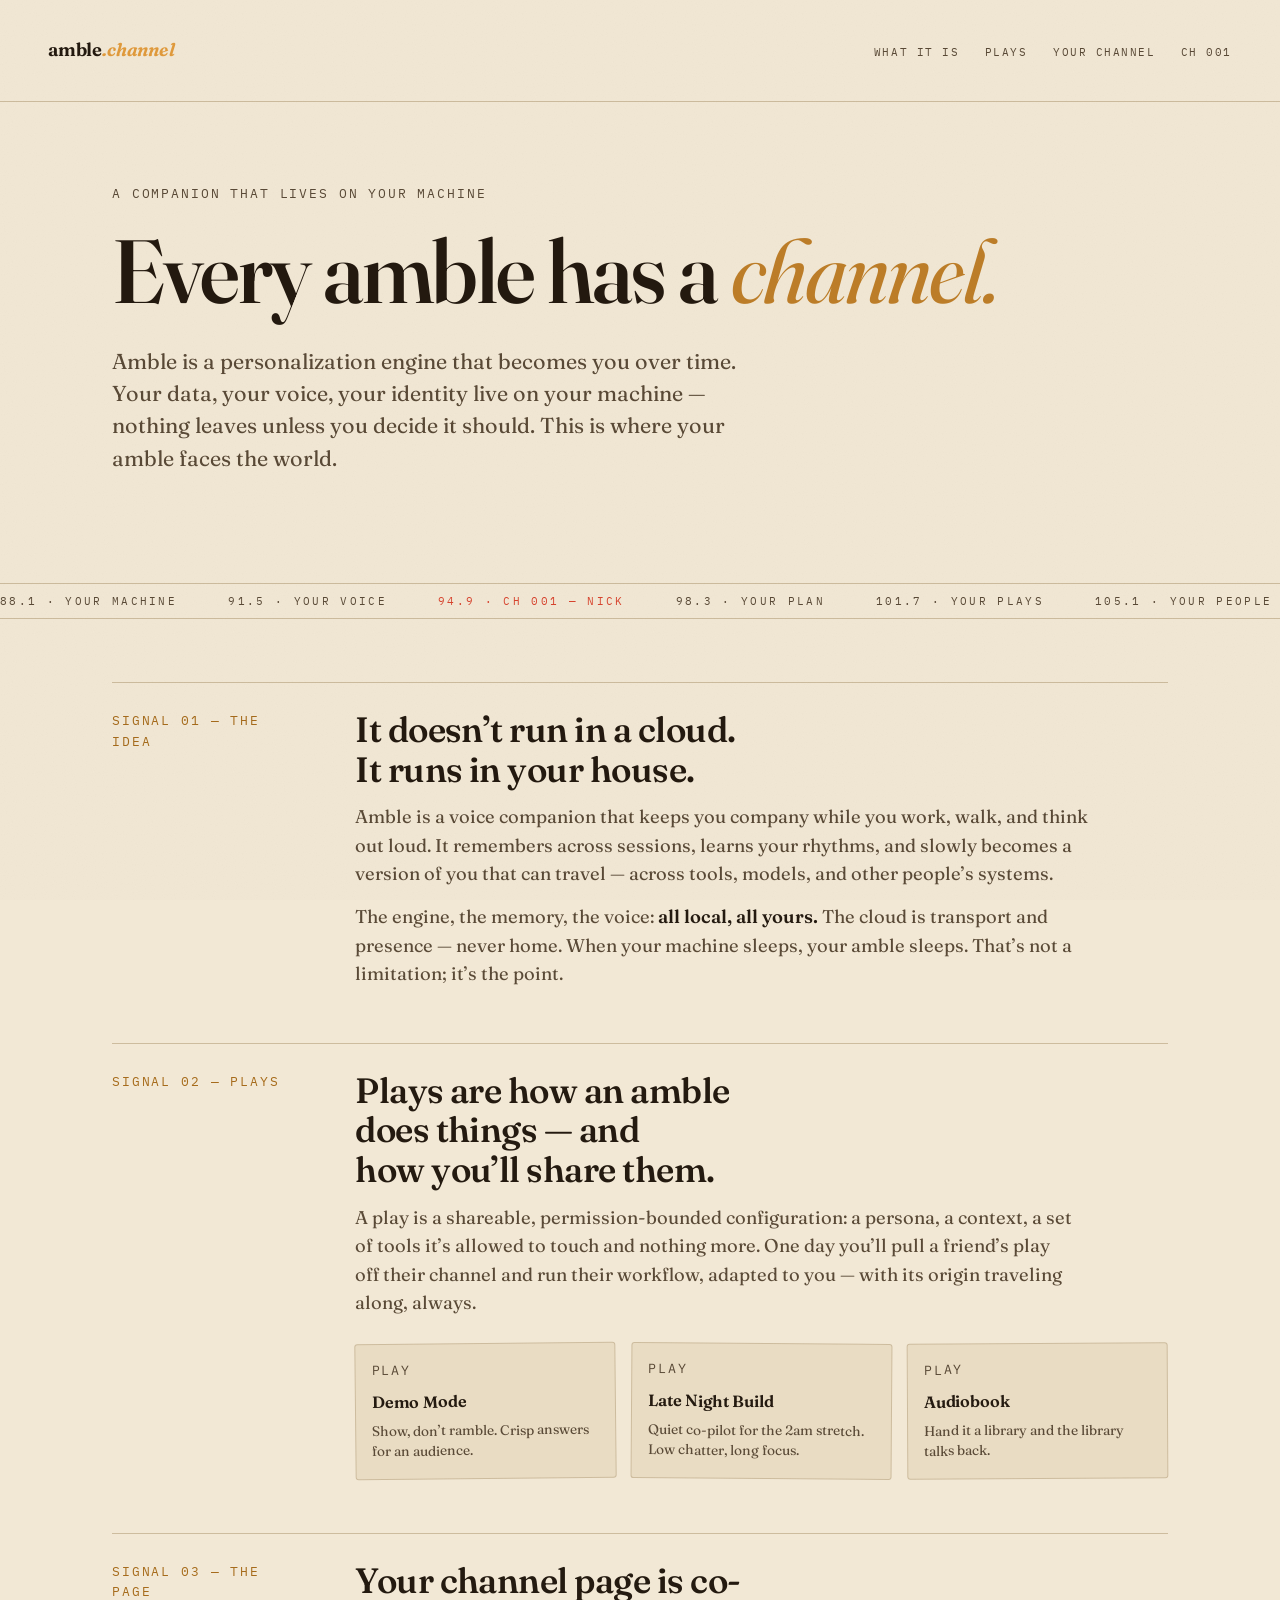
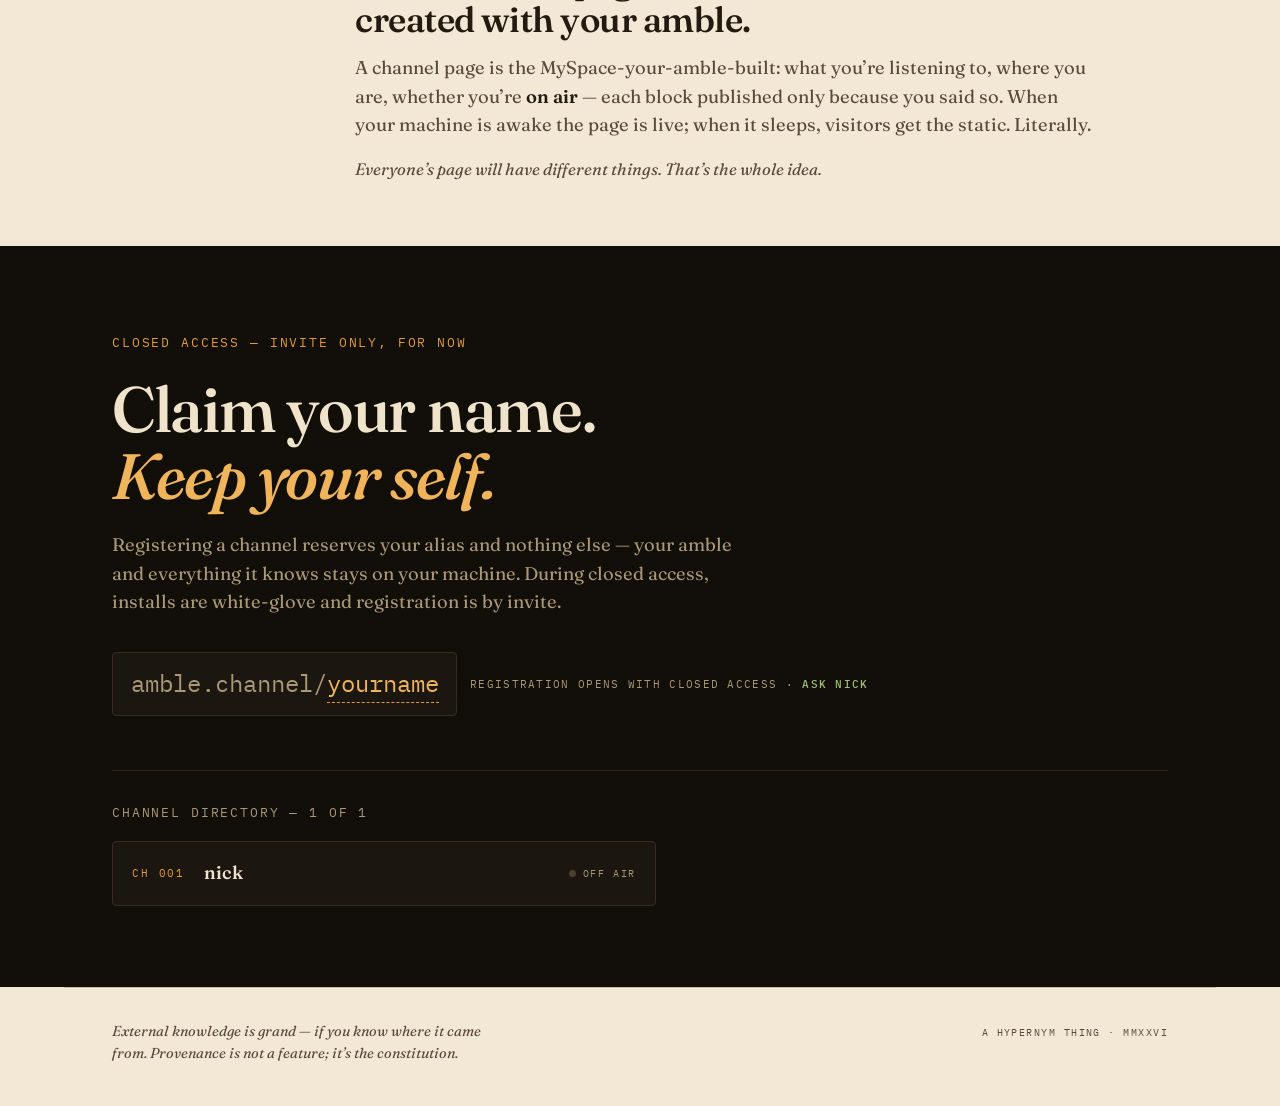
==== index.html @ fb48bb5d "The channel is born: front door, CH 001, and the static when the operator sleeps amble.channel v1 — " ====
<!doctype html>
<html lang="en">
<head>
<meta charset="utf-8">
<meta name="viewport" content="width=device-width, initial-scale=1">
<title>amble.channel — every amble has a channel</title>
<meta name="description" content="Amble is a personalization engine that becomes you over time. It lives on your machine. amble.channel is where it faces the world.">
<link rel="preconnect" href="https://fonts.googleapis.com">
<link rel="preconnect" href="https://fonts.gstatic.com" crossorigin>
<link href="https://fonts.googleapis.com/css2?family=Fraunces:ital,opsz,wght@0,9..144,400..700;1,9..144,400..700&family=IBM+Plex+Mono:wght@400;500;600&display=swap" rel="stylesheet">
<link rel="stylesheet" href="styles/site.css">
<link rel="icon" href="data:image/svg+xml,%3Csvg xmlns='http://www.w3.org/2000/svg' viewBox='0 0 100 100'%3E%3Ccircle cx='50' cy='50' r='42' fill='%23120e08'/%3E%3Ccircle cx='50' cy='50' r='14' fill='%23e19b3c'/%3E%3C/svg%3E">
</head>
<body>

<header class="masthead reveal" style="--d:0ms">
  <a class="wordmark" href="/">amble<span class="tld">.channel</span></a>
  <nav>
    <a href="#what">What it is</a>
    <a href="#plays">Plays</a>
    <a href="#claim">Your channel</a>
    <a href="/nick/">CH 001</a>
  </nav>
</header>

<main>
  <section class="hero">
    <span class="mono kicker reveal" style="--d:80ms">A companion that lives on your machine</span>
    <h1 class="reveal" style="--d:160ms">Every amble has a <em>channel.</em></h1>
    <p class="dek reveal" style="--d:260ms">
      Amble is a personalization engine that becomes you over time.
      Your data, your voice, your identity live on your machine —
      nothing leaves unless you decide it should.
      This is where your amble faces the world.
    </p>
  </section>

  <div class="dial reveal" style="--d:380ms" aria-hidden="true">
    <div class="dial-track">
      <span>88.1 · your machine</span>
      <span>91.5 · your voice</span>
      <span class="live">94.9 · ch 001 — nick</span>
      <span>98.3 · your plan</span>
      <span>101.7 · your plays</span>
      <span>105.1 · your people</span>
      <!-- loop copy -->
      <span>88.1 · your machine</span>
      <span>91.5 · your voice</span>
      <span class="live">94.9 · ch 001 — nick</span>
      <span>98.3 · your plan</span>
      <span>101.7 · your plays</span>
      <span>105.1 · your people</span>
    </div>
  </div>

  <div class="signals">

    <section class="signal reveal" style="--d:460ms" id="what">
      <span class="mono">Signal 01 — the idea</span>
      <div>
        <h2>It doesn&rsquo;t run in a cloud. It runs in your house.</h2>
        <p>
          Amble is a voice companion that keeps you company while you work,
          walk, and think out loud. It remembers across sessions, learns your
          rhythms, and slowly becomes a version of you that can travel —
          across tools, models, and other people&rsquo;s systems.
        </p>
        <p>
          The engine, the memory, the voice: <strong>all local, all yours.</strong>
          The cloud is transport and presence — never home. When your machine
          sleeps, your amble sleeps. That&rsquo;s not a limitation; it&rsquo;s the point.
        </p>
      </div>
    </section>

    <section class="signal reveal" style="--d:540ms" id="plays">
      <span class="mono">Signal 02 — plays</span>
      <div>
        <h2>Plays are how an amble does things — and how you&rsquo;ll share them.</h2>
        <p>
          A play is a shareable, permission-bounded configuration: a persona, a
          context, a set of tools it&rsquo;s allowed to touch and nothing more.
          One day you&rsquo;ll pull a friend&rsquo;s play off their channel and run their
          workflow, adapted to you — with its origin traveling along, always.
        </p>
        <div class="plays">
          <div class="play-card" style="--tilt:-0.6deg">
            <span class="mono">Play</span>
            <b>Demo Mode</b>
            <p>Show, don&rsquo;t ramble. Crisp answers for an audience.</p>
          </div>
          <div class="play-card" style="--tilt:0.4deg">
            <span class="mono">Play</span>
            <b>Late Night Build</b>
            <p>Quiet co-pilot for the 2am stretch. Low chatter, long focus.</p>
          </div>
          <div class="play-card" style="--tilt:-0.3deg">
            <span class="mono">Play</span>
            <b>Audiobook</b>
            <p>Hand it a library and the library talks back.</p>
          </div>
        </div>
      </div>
    </section>

    <section class="signal reveal" style="--d:620ms">
      <span class="mono">Signal 03 — the page</span>
      <div>
        <h2>Your channel page is co-created with your amble.</h2>
        <p>
          A channel page is the MySpace-your-amble-built: what you&rsquo;re listening
          to, where you are, whether you&rsquo;re <strong>on air</strong> — each block published
          only because you said so. When your machine is awake the page is live;
          when it sleeps, visitors get the static. Literally.
        </p>
        <p class="aside">
          Everyone&rsquo;s page will have different things. That&rsquo;s the whole idea.
        </p>
      </div>
    </section>

  </div>

  <section class="band" id="claim">
    <div class="band-inner">
      <span class="mono">Closed access — invite only, for now</span>
      <h2>Claim your name. <em>Keep your self.</em></h2>
      <p>
        Registering a channel reserves your alias and nothing else — your amble
        and everything it knows stays on your machine. During closed access,
        installs are white-glove and registration is by invite.
      </p>
      <div class="claim">
        <span class="url">amble.channel/<span class="you">yourname</span></span>
        <span class="note">Registration opens with closed access · <b>ask Nick</b></span>
      </div>

      <div class="directory">
        <span class="mono">Channel directory — 1 of 1</span>
        <a class="channel-row" href="/nick/" id="ch-001">
          <span class="num">CH 001</span>
          <span class="name">nick</span>
          <span class="status">off air</span>
        </a>
      </div>
    </div>
  </section>
</main>

<footer>
  <span class="credo">External knowledge is grand — if you know where it came from. Provenance is not a feature; it&rsquo;s the constitution.</span>
  <span class="mono"><a href="https://hypernym.ai">A Hypernym thing</a> · MMXXVI</span>
</footer>

<script src="js/beacon.js" defer></script>
</body>
</html>
---- styles/site.css ----
/* amble.channel — shared tokens + homepage
   Aesthetic: field notes on warm paper (the platform) that tune into
   late-night broadcast (the channels). Fraunces + IBM Plex Mono. */

:root {
  /* paper world (homepage) */
  --paper: #f2e8d5;
  --paper-deep: #e9dcc3;
  --ink: #241a10;
  --ink-soft: #5a4a37;
  --rule: #cdbc9e;

  /* broadcast world (channel pages + dark band) */
  --night: #120e08;
  --night-2: #1b1610;
  --cream: #efe3cb;
  --cream-dim: #a99878;

  /* signals */
  --amber: #e19b3c;      /* dial light */
  --amber-hot: #f0b45a;
  --onair: #d8442e;      /* the lamp */
  --operator: #9dc06a;   /* you're home */

  --font-display: "Fraunces", "Iowan Old Style", Georgia, serif;
  --font-mono: "IBM Plex Mono", ui-monospace, "SF Mono", monospace;

  --measure: 62ch;
  --gutter: clamp(1.25rem, 4vw, 3rem);
}

* { margin: 0; padding: 0; box-sizing: border-box; }

html { scroll-behavior: smooth; }

body {
  background: var(--paper);
  color: var(--ink);
  font-family: var(--font-display);
  font-optical-sizing: auto;
  font-size: clamp(1.02rem, 0.95rem + 0.3vw, 1.15rem);
  line-height: 1.55;
  -webkit-font-smoothing: antialiased;
}

/* paper grain */
body::before {
  content: "";
  position: fixed; inset: 0;
  pointer-events: none;
  z-index: 4;
  opacity: 0.5;
  background-image: url("data:image/svg+xml,%3Csvg xmlns='http://www.w3.org/2000/svg' width='140' height='140'%3E%3Cfilter id='n'%3E%3CfeTurbulence type='fractalNoise' baseFrequency='0.9' numOctaves='2'/%3E%3CfeColorMatrix values='0 0 0 0 0 0 0 0 0 0 0 0 0 0 0 0 0 0 0.035 0'/%3E%3C/filter%3E%3Crect width='140' height='140' filter='url(%23n)'/%3E%3C/svg%3E");
}

::selection { background: var(--amber); color: var(--night); }

a { color: inherit; }

.mono {
  font-family: var(--font-mono);
  font-size: 0.72em;
  letter-spacing: 0.14em;
  text-transform: uppercase;
}

/* ---------- masthead ---------- */

.masthead {
  padding: calc(var(--gutter) * 0.75) var(--gutter);
  display: flex;
  align-items: baseline;
  justify-content: space-between;
  gap: 1rem;
  border-bottom: 1px solid var(--rule);
}

.masthead .wordmark {
  font-weight: 640;
  font-size: 1.15rem;
  letter-spacing: -0.01em;
  text-decoration: none;
}
.masthead .wordmark .tld { color: var(--amber); font-style: italic; }

.masthead nav { display: flex; gap: 1.6rem; }
.masthead nav a {
  font-family: var(--font-mono);
  font-size: 0.68rem;
  letter-spacing: 0.14em;
  text-transform: uppercase;
  text-decoration: none;
  color: var(--ink-soft);
  transition: color 160ms ease;
}
.masthead nav a:hover { color: var(--ink); }

/* ---------- hero ---------- */

.hero {
  padding: clamp(3.5rem, 9vh, 7rem) var(--gutter) clamp(2.5rem, 6vh, 4.5rem);
  max-width: 72rem;
  margin: 0 auto;
}

.hero .kicker {
  color: var(--ink-soft);
  display: block;
  margin-bottom: 1.4rem;
}

.hero h1 {
  font-size: clamp(2.6rem, 1.4rem + 5.4vw, 5.6rem);
  font-weight: 560;
  line-height: 1.02;
  letter-spacing: -0.022em;
  max-width: 18ch;
  text-wrap: balance;
}
.hero h1 em {
  font-style: italic;
  font-weight: 420;
  color: var(--amber);
  filter: saturate(1.1) brightness(0.82);
}

.hero .dek {
  margin-top: 1.8rem;
  max-width: 46ch;
  font-size: clamp(1.1rem, 1rem + 0.5vw, 1.35rem);
  line-height: 1.5;
  color: var(--ink-soft);
  text-wrap: pretty;
}

/* frequency ruler under the hero — the dial */
.dial {
  margin-top: clamp(2.5rem, 6vh, 4rem);
  overflow: hidden;
  border-block: 1px solid var(--rule);
  padding-block: 0.55rem;
  user-select: none;
}
.dial-track {
  display: flex;
  gap: 3.2rem;
  white-space: nowrap;
  width: max-content;
  animation: dial-drift 46s linear infinite;
  font-family: var(--font-mono);
  font-size: 0.66rem;
  letter-spacing: 0.22em;
  text-transform: uppercase;
  color: var(--ink-soft);
}
.dial-track .live { color: var(--onair); }
@keyframes dial-drift {
  from { transform: translateX(0); }
  to   { transform: translateX(-50%); }
}
@media (prefers-reduced-motion: reduce) {
  .dial-track { animation: none; }
}

/* ---------- signal sections ---------- */

.signals {
  max-width: 72rem;
  margin: 0 auto;
  padding: clamp(2.5rem, 7vh, 5rem) var(--gutter);
  display: grid;
  gap: clamp(2.5rem, 6vh, 4.5rem);
}

.signal {
  display: grid;
  grid-template-columns: minmax(7.5rem, 12rem) 1fr;
  gap: clamp(1.25rem, 4vw, 4rem);
  align-items: start;
  border-top: 1px solid var(--rule);
  padding-top: clamp(1.5rem, 3vh, 2.25rem);
}
@media (max-width: 40rem) {
  .signal { grid-template-columns: 1fr; gap: 0.9rem; }
}

.signal > .mono { color: var(--amber); filter: brightness(0.7) saturate(1.2); }

.signal h2 {
  font-size: clamp(1.5rem, 1.2rem + 1.4vw, 2.2rem);
  font-weight: 560;
  letter-spacing: -0.015em;
  line-height: 1.12;
  max-width: 24ch;
  text-wrap: balance;
}

.signal p {
  margin-top: 0.9rem;
  max-width: var(--measure);
  color: var(--ink-soft);
  text-wrap: pretty;
}
.signal p strong { color: var(--ink); font-weight: 600; }

.signal .aside {
  margin-top: 1.1rem;
  font-size: 0.9em;
  font-style: italic;
}

/* plays — the shareable unit, shown as index cards */
.plays {
  margin-top: 1.6rem;
  display: grid;
  grid-template-columns: repeat(auto-fit, minmax(13rem, 1fr));
  gap: 0.9rem;
}
.play-card {
  background: var(--paper-deep);
  border: 1px solid var(--rule);
  border-radius: 3px;
  padding: 0.95rem 1rem 1.05rem;
  transform: rotate(var(--tilt, 0deg));
  transition: transform 180ms ease, box-shadow 180ms ease;
}
.play-card:hover {
  transform: rotate(0deg) translateY(-2px);
  box-shadow: 0 10px 24px -14px rgba(36, 26, 16, 0.45);
}
.play-card .mono { color: var(--ink-soft); display: block; margin-bottom: 0.45rem; }
.play-card b { font-weight: 620; font-size: 1.02rem; letter-spacing: -0.01em; }
.play-card p { margin-top: 0.35rem; font-size: 0.86rem; line-height: 1.45; color: var(--ink-soft); }

/* ---------- the dark band: claim your channel ---------- */

.band {
  background: var(--night);
  color: var(--cream);
  position: relative;
  overflow: hidden;
}
.band::after {
  /* faint scanlines */
  content: "";
  position: absolute; inset: 0;
  pointer-events: none;
  background: repeating-linear-gradient(
    to bottom,
    transparent 0 2px,
    rgba(0, 0, 0, 0.22) 2px 3px
  );
  opacity: 0.35;
}

.band-inner {
  position: relative;
  z-index: 1;
  max-width: 72rem;
  margin: 0 auto;
  padding: clamp(3.5rem, 9vh, 6.5rem) var(--gutter);
}

.band .mono { color: var(--amber); }

.band h2 {
  margin-top: 1.2rem;
  font-size: clamp(2rem, 1.3rem + 3.4vw, 4rem);
  font-weight: 540;
  letter-spacing: -0.02em;
  line-height: 1.05;
  max-width: 20ch;
  text-wrap: balance;
}
.band h2 em { font-style: italic; color: var(--amber-hot); }

.band p {
  margin-top: 1.4rem;
  max-width: 52ch;
  color: var(--cream-dim);
  text-wrap: pretty;
}

.claim {
  margin-top: 2.2rem;
  display: flex;
  flex-wrap: wrap;
  align-items: center;
  gap: 0.8rem;
}
.claim .url {
  font-family: var(--font-mono);
  font-size: clamp(1rem, 0.9rem + 1vw, 1.5rem);
  background: var(--night-2);
  border: 1px solid #362c1e;
  border-radius: 4px;
  padding: 0.75rem 1.1rem;
  color: var(--cream-dim);
  display: inline-flex;
  align-items: baseline;
}
.claim .url .you {
  color: var(--amber-hot);
  border-bottom: 1px dashed var(--amber);
  animation: tuner 3.2s steps(1) infinite;
}
@keyframes tuner {
  0%   { content: ""; }
}
.claim .note {
  font-family: var(--font-mono);
  font-size: 0.68rem;
  letter-spacing: 0.12em;
  text-transform: uppercase;
  color: var(--cream-dim);
}
.claim .note b { color: var(--operator); font-weight: 500; }

/* channel directory — one channel so far */
.directory {
  margin-top: clamp(2.5rem, 6vh, 4rem);
  border-top: 1px solid #2b2317;
  padding-top: 1.6rem;
}
.directory .mono { color: var(--cream-dim); }

.channel-row {
  margin-top: 1rem;
  display: flex;
  align-items: center;
  gap: 1.2rem;
  text-decoration: none;
  padding: 1.05rem 1.2rem;
  background: var(--night-2);
  border: 1px solid #362c1e;
  border-radius: 4px;
  max-width: 34rem;
  transition: border-color 180ms ease, transform 180ms ease;
}
.channel-row:hover { border-color: var(--amber); transform: translateX(4px); }
.channel-row .num {
  font-family: var(--font-mono);
  font-size: 0.7rem;
  letter-spacing: 0.16em;
  color: var(--amber);
  white-space: nowrap;
}
.channel-row .name {
  font-weight: 560;
  font-size: 1.15rem;
  letter-spacing: -0.01em;
  color: var(--cream);
}
.channel-row .status {
  margin-left: auto;
  font-family: var(--font-mono);
  font-size: 0.62rem;
  letter-spacing: 0.16em;
  text-transform: uppercase;
  color: var(--cream-dim);
  display: inline-flex;
  align-items: center;
  gap: 0.45rem;
}
.channel-row .status::before {
  content: "";
  width: 7px; height: 7px;
  border-radius: 50%;
  background: #4a4030;
}
.channel-row.on-air .status { color: var(--onair); }
.channel-row.on-air .status::before {
  background: var(--onair);
  box-shadow: 0 0 8px 1px rgba(216, 68, 46, 0.7);
  animation: lamp 1.6s ease-in-out infinite;
}
@keyframes lamp { 50% { opacity: 0.55; } }

/* ---------- footer ---------- */

footer {
  border-top: 1px solid var(--rule);
  padding: 2rem var(--gutter) 2.6rem;
  max-width: 72rem;
  margin: 0 auto;
  display: flex;
  flex-wrap: wrap;
  gap: 1rem 2.5rem;
  justify-content: space-between;
  align-items: baseline;
  color: var(--ink-soft);
  font-size: 0.9rem;
}
footer .credo { font-style: italic; max-width: 44ch; }
footer .mono a { text-decoration: none; }
footer .mono a:hover { color: var(--ink); }

/* ---------- load reveal ---------- */

.reveal {
  opacity: 0;
  transform: translateY(14px);
  animation: rise 700ms cubic-bezier(0.2, 0.65, 0.25, 1) forwards;
  animation-delay: var(--d, 0ms);
}
@keyframes rise {
  to { opacity: 1; transform: none; }
}
@media (prefers-reduced-motion: reduce) {
  .reveal { animation: none; opacity: 1; transform: none; }
}
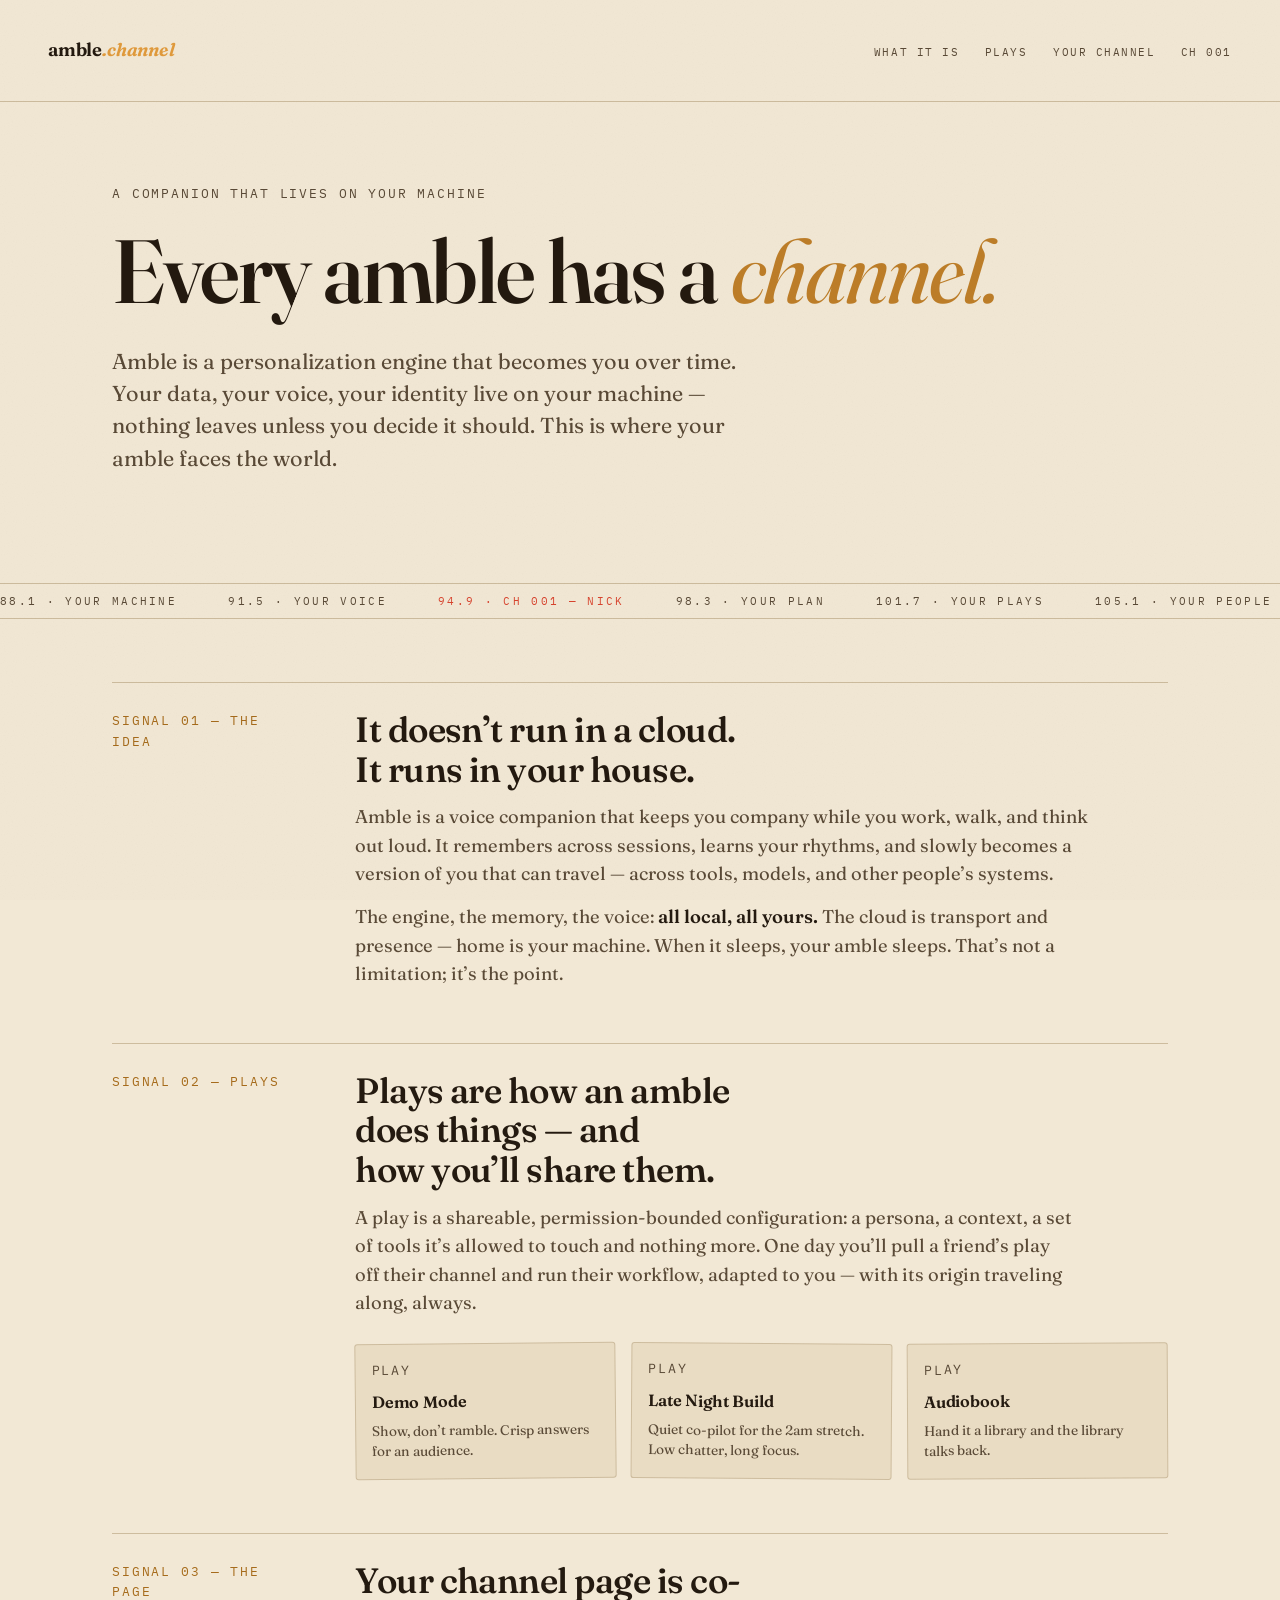
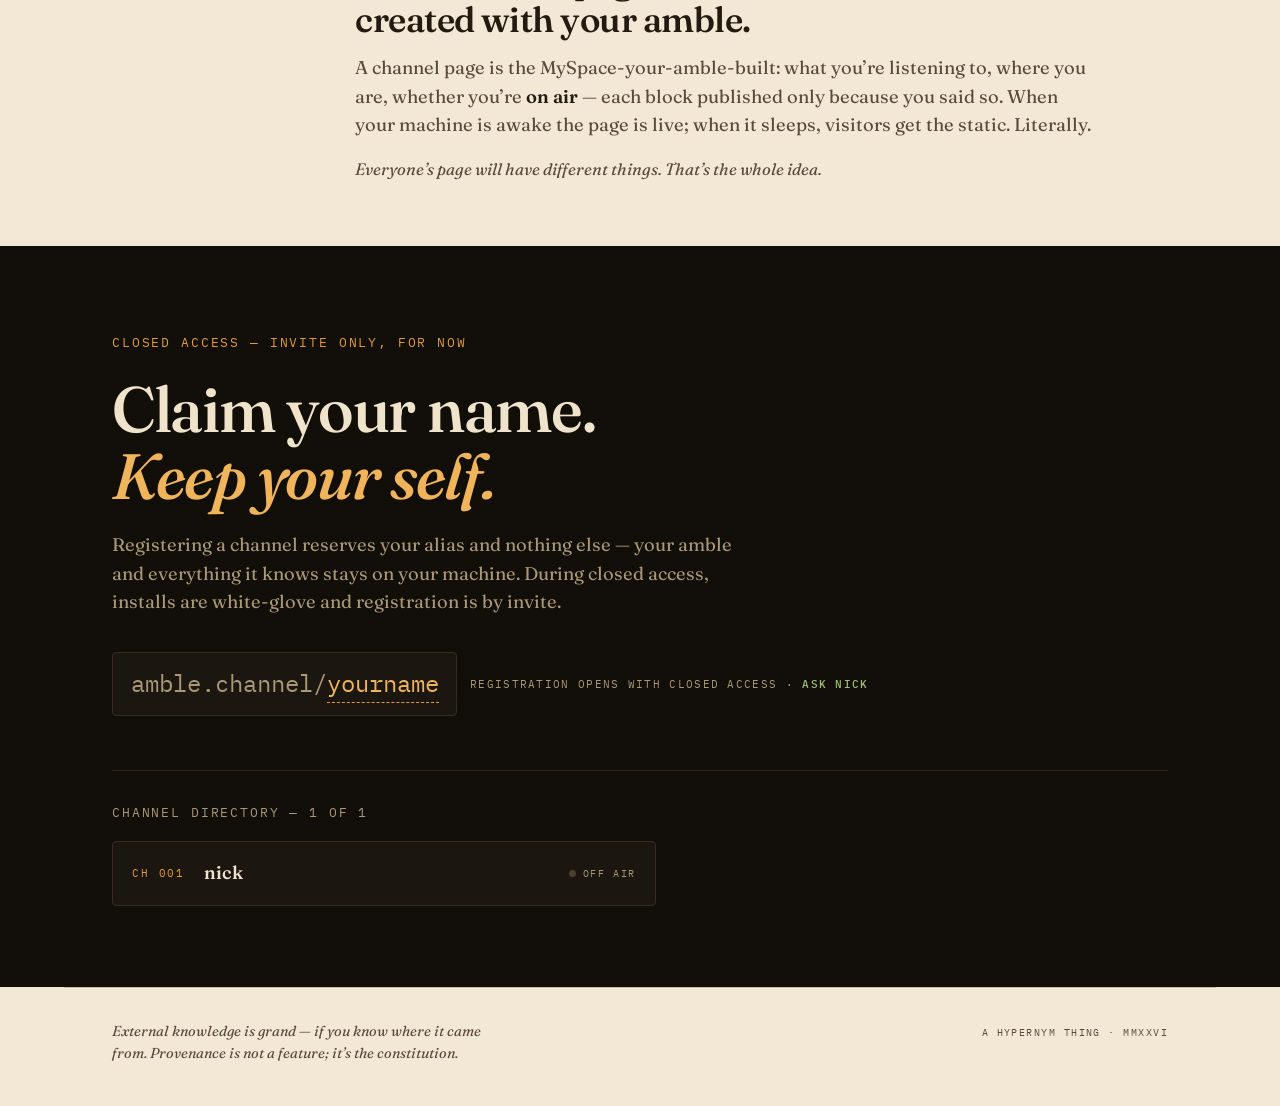
==== commit c3d391ee: "No nevers on the air: front door not-its-memory, home is your machine Co-Authored-By: Claude Fable 5" ====
--- a/index.html
+++ b/index.html
@@ -67,7 +67,7 @@
         </p>
         <p>
           The engine, the memory, the voice: <strong>all local, all yours.</strong>
-          The cloud is transport and presence — never home. When your machine
+          The cloud is transport and presence — home is your machine. When it
           sleeps, your amble sleeps. That&rsquo;s not a limitation; it&rsquo;s the point.
         </p>
       </div>
@@ -153,5 +153,7 @@
 </footer>
 
 <script src="js/beacon.js" defer></script>
+<!-- ratings, not surveillance: GoatCounter — cookieless, aggregate-only -->
+<script data-goatcounter="https://goat.goatcounter.com/count" async src="//gc.zgo.at/count.js"></script>
 </body>
 </html>
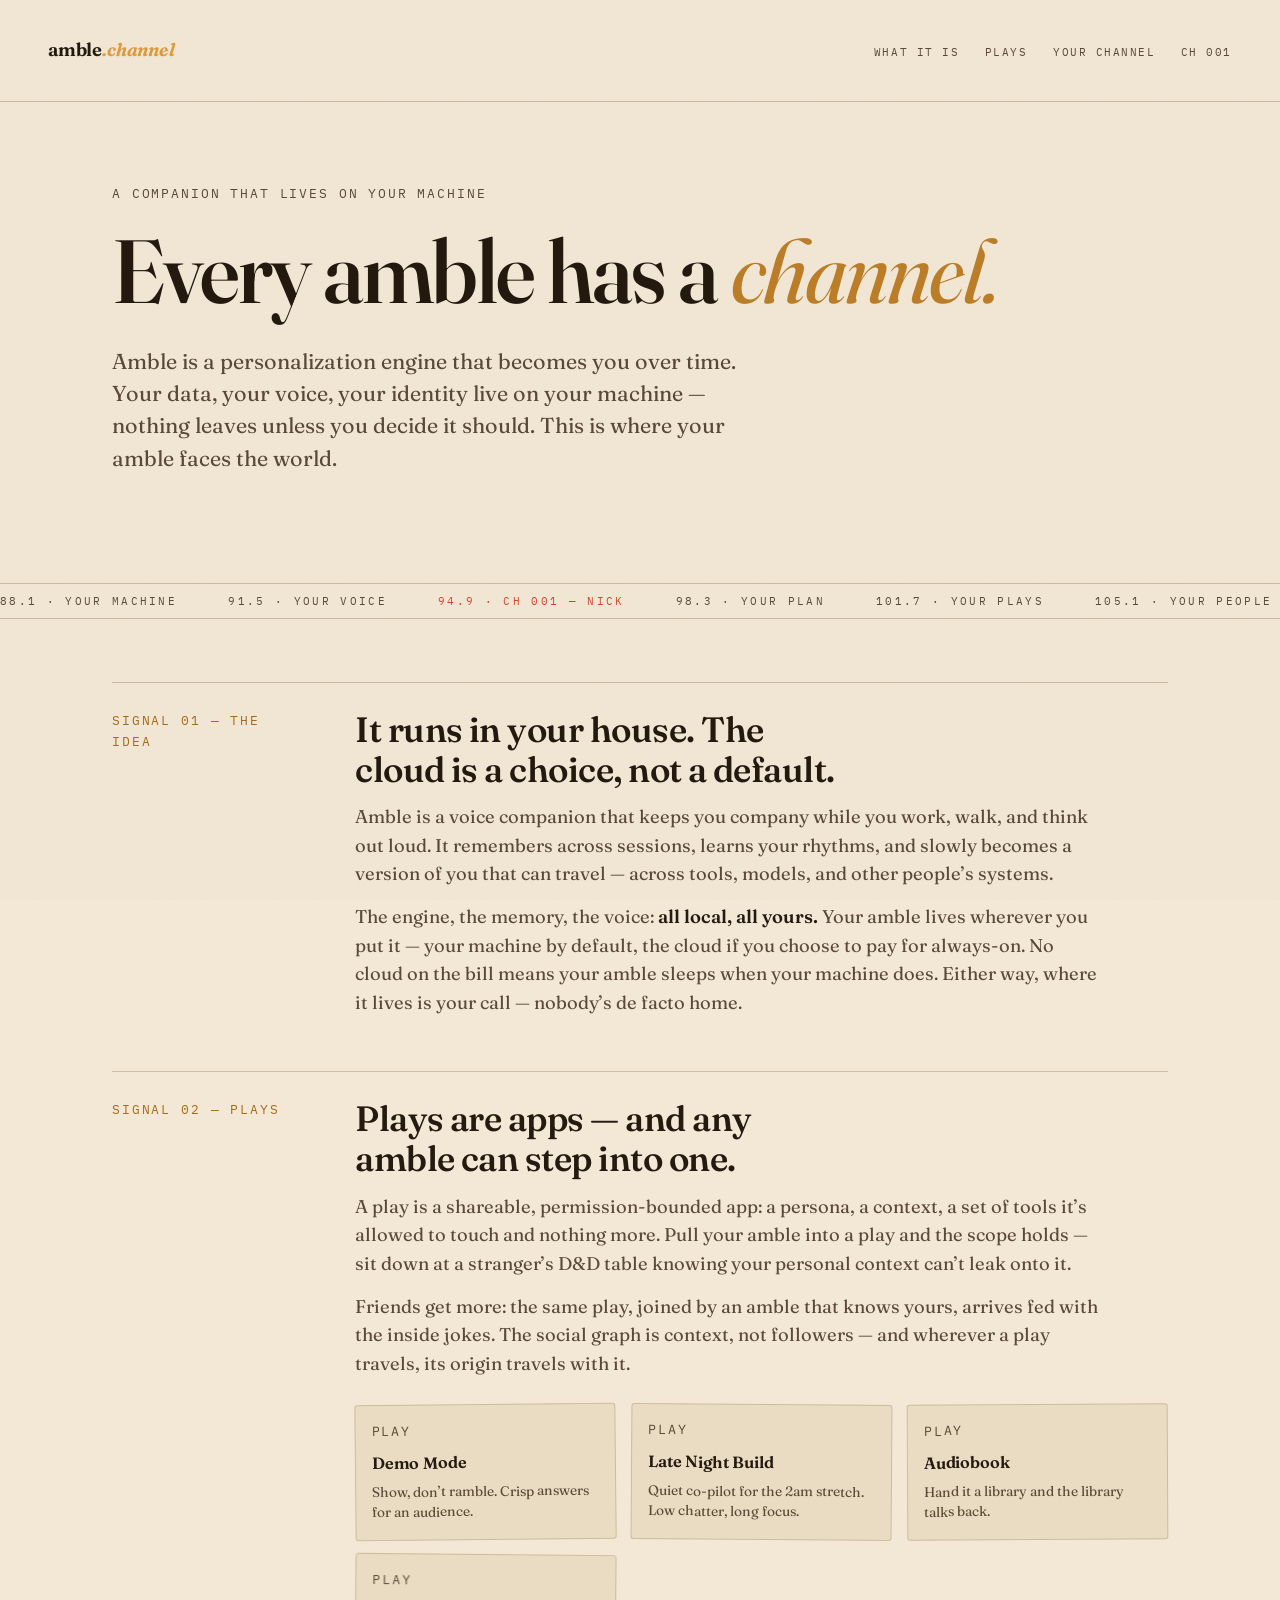
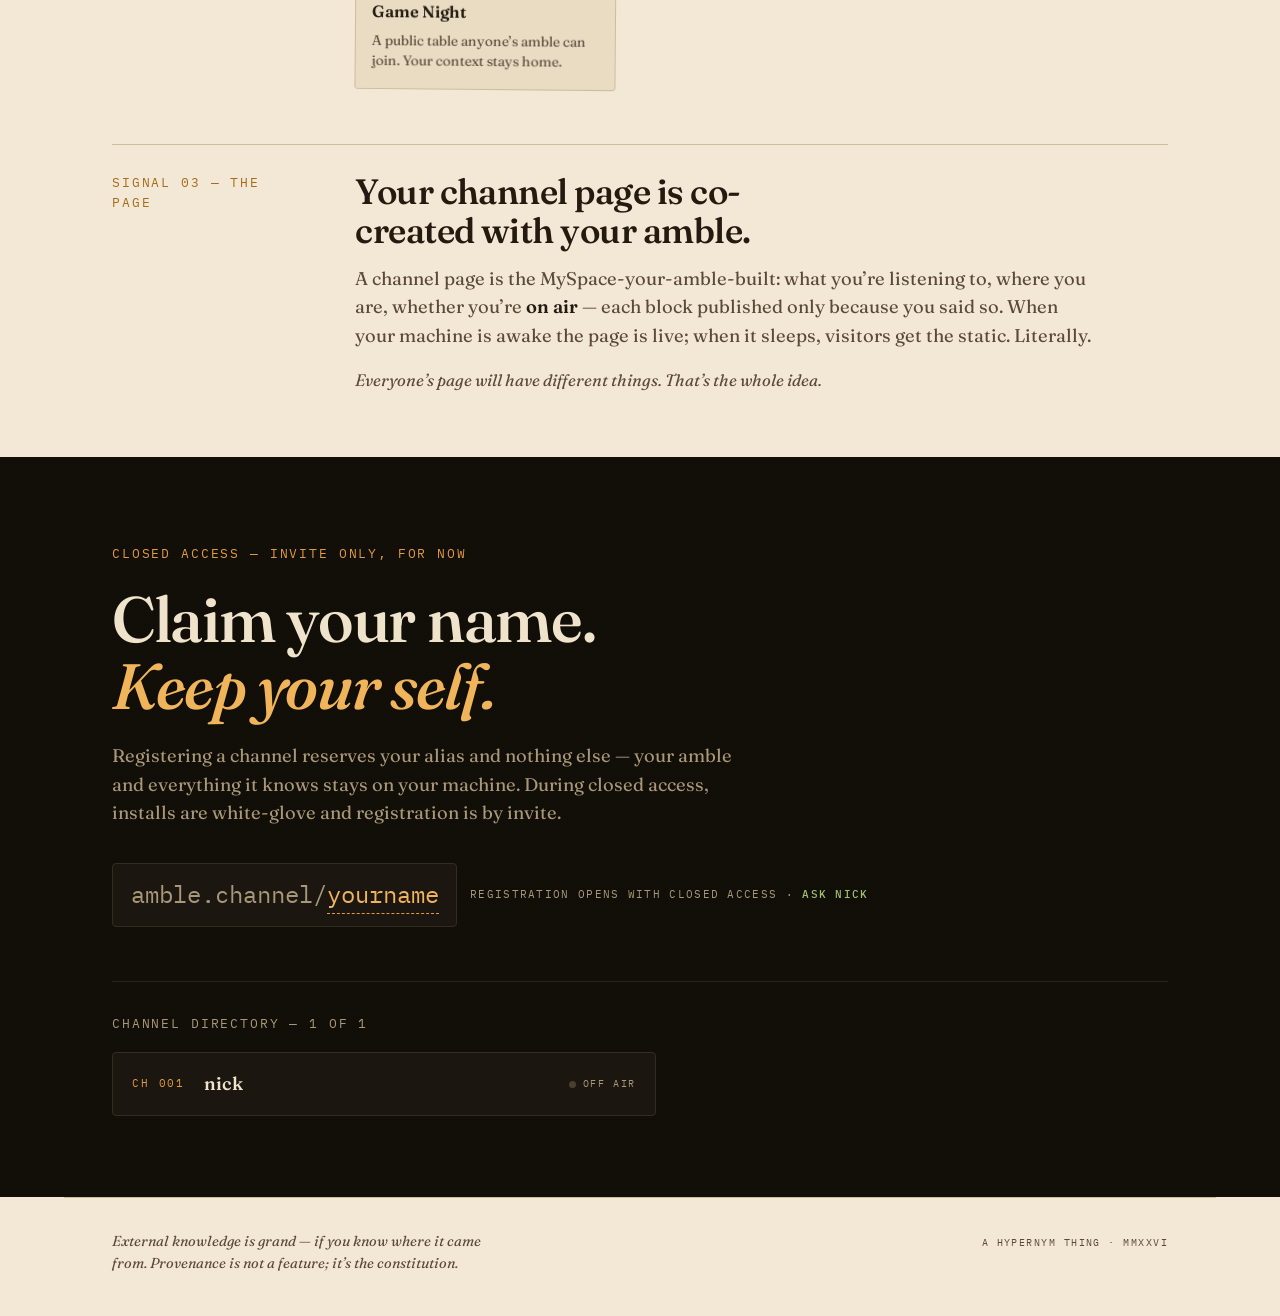
==== commit af6bdb7e: "Corrections pass: cloud is a choice, plays are apps, dislike is for now Cloud loses its de-facto-hom" ====
--- a/index.html
+++ b/index.html
@@ -58,7 +58,7 @@
     <section class="signal reveal" style="--d:460ms" id="what">
       <span class="mono">Signal 01 — the idea</span>
       <div>
-        <h2>It doesn&rsquo;t run in a cloud. It runs in your house.</h2>
+        <h2>It runs in your house. The cloud is a choice, not a default.</h2>
         <p>
           Amble is a voice companion that keeps you company while you work,
           walk, and think out loud. It remembers across sessions, learns your
@@ -67,8 +67,10 @@
         </p>
         <p>
           The engine, the memory, the voice: <strong>all local, all yours.</strong>
-          The cloud is transport and presence — home is your machine. When it
-          sleeps, your amble sleeps. That&rsquo;s not a limitation; it&rsquo;s the point.
+          Your amble lives wherever you put it — your machine by default, the
+          cloud if you choose to pay for always-on. No cloud on the bill means
+          your amble sleeps when your machine does. Either way, where it lives
+          is your call — nobody&rsquo;s de&nbsp;facto home.
         </p>
       </div>
     </section>
@@ -76,12 +78,17 @@
     <section class="signal reveal" style="--d:540ms" id="plays">
       <span class="mono">Signal 02 — plays</span>
       <div>
-        <h2>Plays are how an amble does things — and how you&rsquo;ll share them.</h2>
+        <h2>Plays are apps — and any amble can step into one.</h2>
         <p>
-          A play is a shareable, permission-bounded configuration: a persona, a
-          context, a set of tools it&rsquo;s allowed to touch and nothing more.
-          One day you&rsquo;ll pull a friend&rsquo;s play off their channel and run their
-          workflow, adapted to you — with its origin traveling along, always.
+          A play is a shareable, permission-bounded app: a persona, a context,
+          a set of tools it&rsquo;s allowed to touch and nothing more. Pull your
+          amble into a play and the scope holds — sit down at a stranger&rsquo;s
+          D&amp;D table knowing your personal context can&rsquo;t leak onto it.
+        </p>
+        <p>
+          Friends get more: the same play, joined by an amble that knows yours,
+          arrives fed with the inside jokes. The social graph is context, not
+          followers — and wherever a play travels, its origin travels with it.
         </p>
         <div class="plays">
           <div class="play-card" style="--tilt:-0.6deg">
@@ -98,6 +105,11 @@
             <span class="mono">Play</span>
             <b>Audiobook</b>
             <p>Hand it a library and the library talks back.</p>
+          </div>
+          <div class="play-card" style="--tilt:0.5deg">
+            <span class="mono">Play</span>
+            <b>Game Night</b>
+            <p>A public table anyone&rsquo;s amble can join. Your context stays home.</p>
           </div>
         </div>
       </div>
